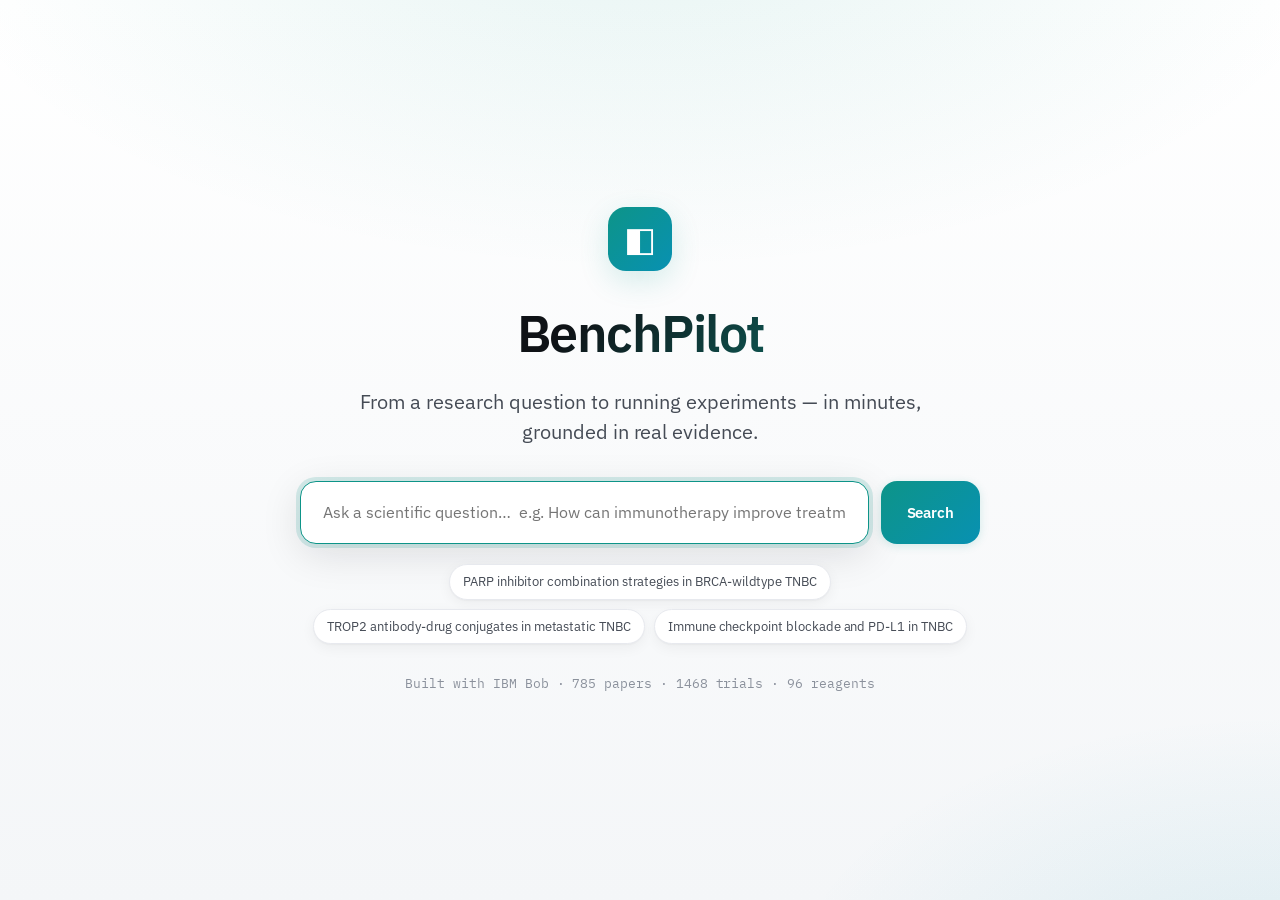
==== benchpilot/index.html @ f7478f47 "BenchPilot: add Knowledge Graph tab (link-prediction ML) + latest UI" ====
<!DOCTYPE html>
<html lang="en">
<head>
<meta charset="utf-8" />
<meta name="viewport" content="width=device-width, initial-scale=1" />
<title>BenchPilot — TNBC bench-to-decision</title>
<link rel="preconnect" href="https://fonts.googleapis.com">
<link rel="preconnect" href="https://fonts.gstatic.com" crossorigin>
<link href="https://fonts.googleapis.com/css2?family=IBM+Plex+Mono:wght@400;500&family=IBM+Plex+Sans:wght@300;400;500;600&display=swap" rel="stylesheet">
<link rel="stylesheet" href="styles.css" />
</head>
<body>
<!-- Landing / search hero -->
<section id="landing">
  <div class="landing-inner">
    <div class="landing-logo">◧</div>
    <h1 class="landing-name">BenchPilot</h1>
    <p class="landing-vp">From a research question to running experiments — in minutes, grounded in real evidence.</p>
    <div class="landing-search">
      <input id="landingQ" type="text" placeholder="Ask a scientific question…  e.g. How can immunotherapy improve treatment response in TNBC?" autocomplete="off" />
      <button id="landingBtn" class="primary">Search</button>
    </div>
    <div class="landing-examples" id="landingExamples"></div>
    <div class="landing-foot" id="landingFoot">Built with IBM Bob</div>
  </div>
</section>

<header class="topbar">
  <div class="brand">
    <span class="logo">◧</span>
    <span class="name">BenchPilot</span>
    <span class="sub">triple&#8209;negative breast cancer · bench&#8209;to&#8209;decision</span>
  </div>
  <div class="meta">
    <span id="kbStats" class="kb"></span>
    <span id="engineBadge" class="badge">…</span>
  </div>
</header>

<div class="app">
  <nav class="sidebar">
    <div class="navgroup-label">Workflow</div>
    <button class="navitem active" data-view="discover"><span class="step">01</span> Discover</button>
    <button class="navitem" data-view="design"><span class="step">02</span> Design</button>
    <button class="navitem" data-view="protocol"><span class="step">03</span> Protocol</button>
    <div class="navsep"></div>
    <div class="navgroup-label">Lab</div>
    <button class="navitem" data-view="inventory"><span class="step">◇</span> Reagent stock</button>
    <button class="navitem" data-view="graph"><span class="step">⬡</span> Knowledge graph</button>
    <div class="navsep"></div>
    <div class="navgroup-label">Team</div>
    <button class="navitem" data-view="projects"><span class="step">▤</span> Projects</button>
    <button class="navitem" data-view="team"><span class="step">◍</span> Team &amp; tasks</button>
    <div class="sidefoot">Built with IBM Bob</div>
  </nav>

  <main class="content">
    <!-- 01 DISCOVER -->
    <section id="view-discover" class="view active">
      <h1>Ask a scientific question</h1>
      <p class="lede">Search 785 TNBC papers and 1,468 trials, surface the real molecular targets, and carry them into an experiment.</p>
      <div class="askbar">
        <input id="q" type="text" placeholder="e.g. PARP inhibitor combination strategies in BRCA-wildtype TNBC" autocomplete="off"/>
        <button id="askBtn" class="primary">Search</button>
      </div>
      <div class="examples" id="examples"></div>
      <div class="try-hint">Try asking: <span id="demoQ">How can we help more triple-negative breast cancer patients respond to treatment?</span></div>
      <div id="discoverResults"></div>
    </section>

    <!-- 02 DESIGN -->
    <section id="view-design" class="view">
      <h1>Hypotheses &amp; experiment plan</h1>
      <p class="lede">Pick a target, choose from competing hypotheses, then get a work-package plan with a timeline of experiments to answer it.</p>
      <div id="designBody" class="muted-block">Pick a target on the <a href="#" data-goto="discover">Discover</a> tab to generate hypotheses.</div>
    </section>

    <!-- 03 PROTOCOL -->
    <section id="view-protocol" class="view">
      <h1>Draft protocol &amp; check stock</h1>
      <div class="askbar">
        <input id="protoInput" type="text" placeholder="Describe the experiment (e.g. PARP inhibitor viability assay in BRCA-wildtype TNBC)"/>
        <button id="protoBtn" class="primary">Generate</button>
      </div>
      <div id="protocolBody"></div>
    </section>

    <!-- INVENTORY -->
    <section id="view-inventory" class="view">
      <div class="inv-head">
        <h1>Reagent stock</h1>
        <button id="addBtn" class="ghost">+ Catalogue item</button>
      </div>
      <div class="inv-controls">
        <input id="invSearch" type="text" placeholder="Search name, vendor, catalog #, CAS…"/>
        <div class="chips" id="catChips"></div>
      </div>
      <div id="invSummary" class="inv-summary"></div>
      <div class="table-wrap">
        <table id="invTable">
          <thead><tr>
            <th></th><th>ID</th><th>Name</th><th>Category</th><th>Stock</th><th>Conc.</th><th>Vendor</th><th>Catalog #</th><th>Location</th>
          </tr></thead>
          <tbody id="invBody"></tbody>
        </table>
      </div>
    </section>

    <!-- KNOWLEDGE GRAPH -->
    <section id="view-graph" class="view">
      <h1>Knowledge graph</h1>
      <p class="lede">A co-mention network of genes, drugs and TNBC subtypes across 785 papers + 1,468 trials. A link-prediction ML model surfaces under-studied but structurally-supported connections worth exploring next.</p>
      <div class="graph-wrap">
        <div class="graph-canvas-wrap"><canvas id="graphCanvas"></canvas><div id="graphTip" class="graph-tip"></div>
          <div class="graph-legend"><span><i style="background:#0d9488"></i>gene / target</span><span><i style="background:#3b82f6"></i>drug</span><span><i style="background:#8b5cf6"></i>subtype</span></div>
        </div>
        <div class="graph-side">
          <div id="graphModel"></div>
          <div id="graphPreds"></div>
          <div id="graphEmerging"></div>
          <div id="graphNode" class="gnode-empty">Hover or click a node to inspect it.</div>
        </div>
      </div>
    </section>

    <!-- PROJECTS -->
    <section id="view-projects" class="view">
      <div class="inv-head">
        <h1>Projects &amp; research map</h1>
        <button id="newProjBtn" class="ghost">+ New project</button>
      </div>
      <p class="lede">Track each project from question to result. The AI stand-up reads the live board — statuses, reagent-readiness, workload — and tells the team what to do next.</p>
      <div id="projectPicker" class="proj-picker"></div>
      <div id="projectBody"></div>
    </section>

    <!-- TEAM -->
    <section id="view-team" class="view">
      <div class="inv-head">
        <h1>Team &amp; tasks</h1>
        <div style="display:flex;gap:10px">
          <button id="newTaskBtn" class="ghost">+ New task</button>
          <button id="suggestBtn" class="primary">✦ Suggest assignments</button>
        </div>
      </div>
      <p class="lede">Assign experiments to the lab, co-work across projects, and let the AI flag duplicated effort and reagent blockers.</p>
      <div id="rosterBody" class="roster"></div>
      <div id="dupBody"></div>
      <div class="section-label">All tasks</div>
      <div class="table-wrap">
        <table id="taskTable"><thead><tr>
          <th>ID</th><th>Task</th><th>Project</th><th>Target</th><th>Assignee</th><th>Status</th><th>Priority</th><th>Due</th>
        </tr></thead><tbody id="taskBody"></tbody></table>
      </div>
    </section>
  </main>
</div>

<!-- detail drawer -->
<div id="scrim" class="scrim"></div>
<aside id="drawer" class="drawer"></aside>

<!-- add-item modal -->
<div id="modal" class="modal"><div class="modal-card" id="modalCard"></div></div>

<script src="static-backend.js"></script>
<script src="app.js"></script>
</body>
</html>
---- benchpilot/styles.css ----
:root{
  --bg:#f5f6f8; --panel:#ffffff; --ink:#0f1216; --ink-soft:#454b55; --muted:#8b919c;
  --line:#e7e9ee; --line-soft:#f0f1f4;
  --accent:#0d9488; --accent-2:#0891b2; --accent-ink:#0b7d72;
  --accent-soft:#e9f6f4; --ring:rgba(13,148,136,.16);
  --grad:linear-gradient(135deg,#0d9488 0%,#0891b2 100%);
  --sidebar:#0c0f14; --sidebar-2:#11151c; --sidebar-ink:#c7cdd8; --sidebar-muted:#69707d;
  --ok:#12a150; --low:#d08700; --miss:#e0524a; --exp:#8b6cf0;
  --ok-soft:#e7f6ee; --low-soft:#fdf3e2; --miss-soft:#fdeeed; --exp-soft:#f1ecfe;
  --radius:14px; --radius-sm:10px;
  --shadow:0 1px 2px rgba(15,18,22,.04), 0 4px 14px rgba(15,18,22,.05);
  --shadow-lg:0 10px 40px rgba(15,18,22,.12);
}
*{box-sizing:border-box}
html,body{margin:0;height:100%}
body{background:var(--bg);color:var(--ink);
  font-family:"IBM Plex Sans",system-ui,-apple-system,sans-serif;font-weight:400;
  -webkit-font-smoothing:antialiased;font-size:14.5px;line-height:1.55;letter-spacing:-.05px}
a{color:var(--accent-ink);text-decoration:none}
a:hover{text-decoration:underline}
code,.mono,.mono-cell,.kb{font-family:"IBM Plex Mono",ui-monospace,monospace}
::selection{background:var(--accent-soft)}
::-webkit-scrollbar{width:10px;height:10px}
::-webkit-scrollbar-thumb{background:#d4d7dd;border-radius:99px;border:3px solid var(--bg)}

/* top bar */
.topbar{display:flex;align-items:center;justify-content:space-between;
  padding:0 24px;height:60px;border-bottom:1px solid var(--line);
  background:rgba(255,255,255,.78);backdrop-filter:saturate(1.6) blur(10px);
  position:sticky;top:0;z-index:30}
.brand{display:flex;align-items:center;gap:11px}
.brand .logo{width:26px;height:26px;border-radius:8px;background:var(--grad);color:#fff;
  display:inline-flex;align-items:center;justify-content:center;font-size:14px;
  box-shadow:0 2px 8px var(--ring)}
.brand .name{font-weight:600;letter-spacing:-.2px;font-size:16px}
.brand .sub{color:var(--muted);font-size:12.5px;padding-left:4px;border-left:1px solid var(--line);margin-left:2px}
.meta{display:flex;align-items:center;gap:14px}
.kb{color:var(--ink-soft);font-size:12px}
.badge{font-size:11px;font-weight:600;padding:4px 11px;border-radius:999px;
  background:var(--accent-soft);color:var(--accent-ink);letter-spacing:.2px;
  display:inline-flex;align-items:center;gap:6px}
.badge::before{content:"";width:6px;height:6px;border-radius:50%;background:var(--accent);box-shadow:0 0 0 3px var(--ring)}
.badge.offline{background:#eef0f3;color:var(--muted)}
.badge.offline::before{background:var(--muted);box-shadow:none}

/* layout */
.app{display:grid;grid-template-columns:224px 1fr;min-height:calc(100vh - 60px)}
.sidebar{background:var(--sidebar);padding:20px 14px;display:flex;flex-direction:column;gap:3px;
  position:sticky;top:60px;height:calc(100vh - 60px)}
.navgroup-label{font-size:10px;text-transform:uppercase;letter-spacing:1.4px;color:var(--sidebar-muted);
  margin:14px 10px 7px;font-weight:600}
.navgroup-label:first-child{margin-top:2px}
.navitem{display:flex;align-items:center;gap:11px;width:100%;text-align:left;background:none;border:none;
  padding:9px 11px;border-radius:9px;color:var(--sidebar-ink);cursor:pointer;font:inherit;font-size:13.5px;
  transition:background .14s,color .14s}
.navitem:hover{background:var(--sidebar-2);color:#fff}
.navitem.active{background:linear-gradient(135deg,rgba(13,148,136,.22),rgba(8,145,178,.18));color:#7fe9dc;font-weight:500;
  box-shadow:inset 2px 0 0 var(--accent)}
.navitem .step{font-family:"IBM Plex Mono",monospace;font-size:11px;color:var(--sidebar-muted);width:16px;text-align:center}
.navitem:hover .step,.navitem.active .step{color:inherit}
.navsep{height:1px;background:rgba(255,255,255,.07);margin:12px 10px}
.sidefoot{margin-top:auto;font-size:11px;color:var(--sidebar-muted);padding:10px;display:flex;align-items:center;gap:7px}
.sidefoot::before{content:"◧";color:var(--accent)}

/* content */
.content{padding:38px 44px;max-width:1120px}
.view{display:none;animation:fade .28s cubic-bezier(.4,0,.2,1)}
.view.active{display:block}
@keyframes fade{from{opacity:0;transform:translateY(6px)}to{opacity:1;transform:none}}
h1{font-weight:600;font-size:24px;letter-spacing:-.5px;margin:0 0 7px}
.lede{color:var(--ink-soft);margin:0 0 24px;max-width:660px;font-size:14.5px}
.muted-block{color:var(--muted);padding:28px;border:1px dashed var(--line);border-radius:var(--radius);background:var(--panel)}
.section-label{font-size:11.5px;text-transform:uppercase;letter-spacing:1px;color:var(--muted);font-weight:600;margin:28px 0 13px}

/* ask bar */
.askbar{display:flex;gap:10px;margin-bottom:14px}
.askbar input{flex:1;padding:13px 16px;border:1px solid var(--line);border-radius:12px;background:var(--panel);
  font:inherit;font-size:14.5px;color:var(--ink);outline:none;box-shadow:var(--shadow);transition:border-color .15s,box-shadow .15s}
.askbar input:focus{border-color:var(--accent);box-shadow:0 0 0 4px var(--ring)}
button.primary{background:var(--grad);color:#fff;border:none;padding:0 20px;height:44px;border-radius:12px;
  font:inherit;font-weight:600;font-size:14px;cursor:pointer;box-shadow:0 2px 10px var(--ring);
  transition:transform .12s,box-shadow .15s;letter-spacing:-.1px}
button.primary:hover{transform:translateY(-1px);box-shadow:0 6px 18px var(--ring)}
button.primary:active{transform:translateY(0)}
button.primary:disabled{opacity:.6;cursor:default;transform:none}
button.ghost{background:var(--panel);border:1px solid var(--line);color:var(--ink);padding:0 16px;height:40px;
  border-radius:10px;font:inherit;font-weight:500;cursor:pointer;transition:border-color .15s,color .15s,box-shadow .15s}
button.ghost:hover{border-color:var(--accent);color:var(--accent-ink);box-shadow:0 0 0 4px var(--ring)}
.examples{display:flex;flex-wrap:wrap;gap:8px;margin-bottom:26px}
.ex{font-size:12.5px;color:var(--ink-soft);background:var(--panel);border:1px solid var(--line);
  padding:7px 13px;border-radius:999px;cursor:pointer;box-shadow:var(--shadow);transition:.15s}
.ex:hover{border-color:var(--accent);color:var(--accent-ink);transform:translateY(-1px)}

/* cards */
.card{background:var(--panel);border:1px solid var(--line);border-radius:var(--radius);
  padding:20px 22px;margin-bottom:16px;box-shadow:var(--shadow)}
.card h3{margin:0 0 9px;font-size:11px;text-transform:uppercase;letter-spacing:1px;color:var(--muted);font-weight:600}
.synthesis{font-size:15px;line-height:1.7;color:var(--ink)}

/* targets */
.targets{display:grid;grid-template-columns:repeat(auto-fill,minmax(272px,1fr));gap:14px}
.target{border:1px solid var(--line);border-radius:var(--radius);padding:16px 17px;background:var(--panel);
  display:flex;flex-direction:column;gap:9px;box-shadow:var(--shadow);transition:transform .14s,border-color .14s,box-shadow .14s}
.target:hover{border-color:var(--accent);transform:translateY(-2px);box-shadow:var(--shadow-lg)}
.target .tname{font-weight:600;font-size:15px;letter-spacing:-.2px}
.target .ttype{font-size:12px;color:var(--muted)}
.target .counts{display:flex;gap:16px;font-size:12.5px;color:var(--ink-soft)}
.target .counts b{color:var(--accent-ink);font-weight:600}
.target button{align-self:flex-start;margin-top:2px;font-size:12.5px;background:none;border:none;
  color:var(--accent-ink);cursor:pointer;padding:0;font-weight:600}
.target button:hover{gap:6px;text-decoration:underline}

/* evidence */
.evidence{display:grid;grid-template-columns:1fr 1fr;gap:18px}
.evcol h4{font-size:11.5px;text-transform:uppercase;letter-spacing:1px;color:var(--muted);margin:0 0 11px}
.ev{border:1px solid var(--line);border-radius:var(--radius-sm);padding:11px 13px;margin-bottom:9px;background:var(--panel);
  box-shadow:var(--shadow);transition:.14s}
.ev:hover{border-color:#d7dae1}
.ev .evtitle{font-size:13.5px;line-height:1.45;margin-bottom:5px}
.ev .evmeta{font-size:11.5px;color:var(--muted);display:flex;gap:10px;flex-wrap:wrap;align-items:center}
.pill{font-size:10.5px;padding:2px 8px;border-radius:999px;background:var(--line-soft);color:var(--ink-soft);font-family:"IBM Plex Mono",monospace}

/* design */
.chips{display:flex;flex-wrap:wrap;gap:7px}
.chip{font-size:12.5px;background:var(--accent-soft);color:var(--accent-ink);padding:5px 12px;border-radius:999px;font-weight:500}
.chip.n{background:var(--line-soft);color:var(--ink-soft)}
.kv{display:grid;grid-template-columns:150px 1fr;gap:9px 18px;font-size:14px}
.kv .k{color:var(--muted)}
ul.clean{margin:6px 0 0;padding-left:18px}
ul.clean li{margin:4px 0}

/* protocol + tables */
ol.steps{margin:6px 0 0;padding-left:20px}
ol.steps li{margin:6px 0;color:var(--ink-soft)}
table{width:100%;border-collapse:collapse;font-size:13.5px}
thead th{text-align:left;font-weight:600;color:var(--muted);font-size:11px;text-transform:uppercase;letter-spacing:.6px;
  padding:11px 14px;border-bottom:1px solid var(--line);background:#fafbfc}
tbody td{padding:11px 14px;border-bottom:1px solid var(--line-soft);vertical-align:middle}
tbody tr:last-child td{border-bottom:none}
tbody tr{transition:background .12s}
tbody tr:hover{background:#fafbfc}
.status{display:inline-flex;align-items:center;gap:7px;font-size:12.5px;font-weight:600}
.dot{width:8px;height:8px;border-radius:50%}
.s-AVAILABLE{color:var(--ok)} .s-AVAILABLE .dot{background:var(--ok)}
.s-LOW{color:var(--low)} .s-LOW .dot{background:var(--low)}
.s-MISSING{color:var(--miss)} .s-MISSING .dot{background:var(--miss)}
.s-EXPIRED{color:var(--exp)} .s-EXPIRED .dot{background:var(--exp)}
.order{background:var(--miss-soft);border:1px solid #f7d4d1;border-radius:var(--radius);padding:18px 20px;margin-top:10px}
.order.ok{background:var(--ok-soft);border-color:#c7ecd5}
.order .oitem{display:flex;justify-content:space-between;align-items:center;gap:10px;padding:9px 0;border-bottom:1px solid rgba(224,82,74,.14);font-size:13.5px}
.order .oitem:last-child{border:none}
.spinup-cta{display:flex;align-items:center;justify-content:space-between;gap:18px;margin-top:24px;padding:20px 22px;
  border-radius:var(--radius);background:linear-gradient(135deg,#0c0f14,#141b24);color:#fff;box-shadow:var(--shadow-lg)}
.spinup-cta .sct-title{font-weight:600;font-size:15px}
.spinup-cta .sct-sub{color:#9aa3b2;font-size:13px;margin-top:3px;max-width:520px}
.spinup-cta button.primary{height:46px;white-space:nowrap}

/* inventory */
.inv-head{display:flex;align-items:center;justify-content:space-between;gap:16px}
.inv-controls{display:flex;gap:14px;align-items:center;margin:16px 0 12px}
.inv-controls input{flex:1;padding:11px 15px;border:1px solid var(--line);border-radius:12px;font:inherit;outline:none;box-shadow:var(--shadow);transition:.15s}
.inv-controls input:focus{border-color:var(--accent);box-shadow:0 0 0 4px var(--ring)}
.catchip{font-size:12.5px;padding:7px 13px;border-radius:999px;border:1px solid var(--line);background:var(--panel);color:var(--ink-soft);cursor:pointer;transition:.14s}
.catchip:hover{border-color:#d3d6dd}
.catchip.active{background:var(--ink);color:#fff;border-color:var(--ink)}
.inv-summary{display:flex;gap:22px;font-size:12.5px;color:var(--ink-soft);margin-bottom:10px}
.inv-summary b{color:var(--ink);font-weight:600}
.table-wrap{border:1px solid var(--line);border-radius:var(--radius);overflow:hidden;background:var(--panel);box-shadow:var(--shadow)}
#invTable tbody td:first-child{width:26px;text-align:center}
#invTable tbody tr,#taskTable tbody tr{cursor:default}
#invTable tbody tr{cursor:pointer}
.mono-cell{font-size:12.5px;color:var(--ink-soft)}
.cat-tag{font-size:10.5px;padding:3px 9px;border-radius:6px;background:var(--line-soft);color:var(--ink-soft);text-transform:capitalize}
.empty{color:var(--muted);padding:22px}

/* drawer */
.scrim{position:fixed;inset:0;background:rgba(12,15,20,.34);opacity:0;pointer-events:none;transition:opacity .22s;z-index:40}
.scrim.show{opacity:1;pointer-events:auto}
.drawer{position:fixed;top:0;right:0;height:100%;width:420px;max-width:92vw;background:var(--panel);
  box-shadow:var(--shadow-lg);transform:translateX(100%);transition:transform .26s cubic-bezier(.4,0,.2,1);
  z-index:50;overflow-y:auto;padding:26px}
.drawer.show{transform:none}
.drawer h2{font-size:19px;margin:0 30px 3px 0;letter-spacing:-.3px}
.drawer .dsub{color:var(--muted);font-size:13px;margin-bottom:20px;display:flex;align-items:center;gap:8px}
.drawer .drow{display:grid;grid-template-columns:130px 1fr;gap:5px 14px;padding:10px 0;border-bottom:1px solid var(--line-soft);font-size:13.5px}
.drawer .drow .dk{color:var(--muted)}
.drawer .close{position:absolute;top:20px;right:20px;background:var(--line-soft);border:none;width:30px;height:30px;
  border-radius:8px;font-size:18px;color:var(--muted);cursor:pointer;line-height:1}
.drawer .close:hover{background:#e6e8ec;color:var(--ink)}
.drawer .danger{margin-top:22px;background:var(--miss-soft);border:1px solid #f3cfcc;color:var(--miss);padding:9px 15px;border-radius:9px;cursor:pointer;font:inherit;font-weight:500}
.drawer .danger:hover{background:#fbe2e0}

/* modal */
.modal{position:fixed;inset:0;background:rgba(12,15,20,.42);display:none;align-items:center;justify-content:center;z-index:60;backdrop-filter:blur(3px)}
.modal.show{display:flex;animation:fade .18s}
.modal-card{background:var(--panel);border-radius:18px;padding:28px;width:600px;max-width:94vw;max-height:90vh;overflow:auto;box-shadow:var(--shadow-lg)}
.modal-card h2{margin:0 0 18px;font-size:19px;letter-spacing:-.3px}
.formgrid{display:grid;grid-template-columns:1fr 1fr;gap:14px}
.formgrid label{font-size:12px;color:var(--muted);display:flex;flex-direction:column;gap:5px;font-weight:500}
.formgrid input,.formgrid select{padding:10px 12px;border:1px solid var(--line);border-radius:9px;font:inherit;font-size:14px;color:var(--ink);outline:none;transition:.15s}
.formgrid input:focus,.formgrid select:focus{border-color:var(--accent);box-shadow:0 0 0 4px var(--ring)}
.formgrid .full{grid-column:1/3}
.modal-actions{display:flex;justify-content:flex-end;gap:10px;margin-top:22px}
.spinner{display:inline-block;width:15px;height:15px;border:2px solid var(--accent-soft);border-top-color:var(--accent);border-radius:50%;animation:spin .7s linear infinite;vertical-align:-2px;margin-right:6px}
@keyframes spin{to{transform:rotate(360deg)}}

/* projects & team */
.proj-picker{display:grid;grid-template-columns:repeat(auto-fill,minmax(260px,1fr));gap:14px;margin-bottom:24px}
.proj-card{border:1px solid var(--line);border-radius:var(--radius);padding:17px;background:var(--panel);cursor:pointer;box-shadow:var(--shadow);transition:transform .14s,border-color .14s,box-shadow .14s}
.proj-card:hover{border-color:var(--accent);transform:translateY(-2px);box-shadow:var(--shadow-lg)}
.proj-card.active{border-color:var(--accent);box-shadow:0 0 0 3px var(--ring),var(--shadow)}
.proj-card .pname{font-weight:600;font-size:14.5px;margin-bottom:5px;letter-spacing:-.2px}
.proj-card .pgoal{font-size:12.5px;color:var(--muted);line-height:1.45;margin-bottom:12px;min-height:34px}
.progress{height:7px;background:var(--line-soft);border-radius:99px;overflow:hidden}
.progress>span{display:block;height:100%;background:var(--grad);border-radius:99px;transition:width .4s}
.proj-card .pmeta{display:flex;justify-content:space-between;font-size:11.5px;color:var(--ink-soft);margin-top:9px}

.pipeline{display:flex;gap:10px;margin:4px 0 24px}
.stage{flex:1;border:1px solid var(--line);border-radius:12px;padding:12px;background:var(--panel);text-align:center;box-shadow:var(--shadow);position:relative}
.stage .sn{font-size:10px;text-transform:uppercase;letter-spacing:.7px;color:var(--muted);font-weight:600}
.stage .sc{font-size:22px;font-weight:600;margin-top:3px;letter-spacing:-.5px}

.standup{background:linear-gradient(135deg,#0c0f14 0%,#132029 100%);color:#fff;border-radius:var(--radius);padding:22px 24px;margin-bottom:22px;box-shadow:var(--shadow-lg);position:relative;overflow:hidden}
.standup::after{content:"";position:absolute;top:-40px;right:-40px;width:160px;height:160px;background:radial-gradient(circle,rgba(13,148,136,.35),transparent 70%)}
.standup h3{margin:0 0 10px;font-size:11px;text-transform:uppercase;letter-spacing:1.2px;color:#5fe6d6;font-weight:600;position:relative}
.standup .snarr{font-size:15px;line-height:1.65;position:relative;color:#eef2f6}
.standup .schips{display:flex;gap:18px;margin-top:14px;flex-wrap:wrap;font-size:12.5px;color:#c7cdd8;position:relative}
.standup .flag{margin-top:12px;font-size:13px;color:#dfe4ea;position:relative}
.standup .flag b{color:#ff9d94}
.standup .flag.dup b{color:#b7a2ff}

.board{display:grid;grid-template-columns:repeat(4,1fr);gap:14px}
.col{background:#eef0f3;border-radius:var(--radius);padding:11px;min-height:130px}
.col h4{margin:3px 5px 11px;font-size:11px;text-transform:uppercase;letter-spacing:.6px;color:var(--ink-soft);font-weight:600;display:flex;justify-content:space-between}
.col h4 span{color:var(--muted)}
.taskcard{background:var(--panel);border:1px solid var(--line);border-radius:11px;padding:12px;margin-bottom:9px;box-shadow:var(--shadow);transition:transform .12s,box-shadow .12s}
.taskcard:hover{transform:translateY(-1px);box-shadow:var(--shadow-lg)}
.taskcard .tt{font-size:13px;line-height:1.4;margin-bottom:9px;font-weight:500}
.taskcard .trow{display:flex;align-items:center;justify-content:space-between;gap:6px}
.avatar{width:24px;height:24px;border-radius:50%;background:var(--grad);color:#fff;font-size:10px;font-weight:600;
  display:inline-flex;align-items:center;justify-content:center;font-family:"IBM Plex Mono",monospace;box-shadow:0 1px 4px var(--ring)}
.avatar.none{background:var(--line-soft);color:var(--muted);box-shadow:none}
.prio{font-size:10px;padding:2px 8px;border-radius:99px;font-weight:600;text-transform:uppercase;letter-spacing:.3px}
.prio.high{background:var(--miss-soft);color:var(--miss)} .prio.medium{background:var(--low-soft);color:var(--low)} .prio.low{background:var(--line-soft);color:var(--muted)}
.ready{font-size:10.5px;padding:2px 8px;border-radius:99px;background:var(--ok-soft);color:var(--ok);font-weight:500}
.ready.block{background:var(--miss-soft);color:var(--miss)}

.roster{display:grid;grid-template-columns:repeat(auto-fill,minmax(230px,1fr));gap:13px;margin-bottom:10px}
.mcard{border:1px solid var(--line);border-radius:var(--radius);padding:14px 15px;background:var(--panel);display:flex;gap:12px;align-items:center;box-shadow:var(--shadow)}
.mcard .avatar{width:38px;height:38px;font-size:13px}
.mcard .mname{font-weight:600;font-size:13.5px}
.mcard .mrole{font-size:11.5px;color:var(--muted)}
.mcard .mload{font-size:11.5px;color:var(--ink-soft);margin-top:3px}
.mcard .mload .b{color:var(--miss);font-weight:600}
.dup-warn{background:var(--exp-soft);border:1px solid #e0d6fb;border-radius:12px;padding:13px 16px;margin:14px 0;font-size:13px}
.dup-warn b{color:var(--exp)}
select.mini{font:inherit;font-size:12.5px;padding:5px 8px;border:1px solid var(--line);border-radius:8px;background:var(--panel);color:var(--ink);cursor:pointer;transition:.15s}
select.mini:hover{border-color:#d3d6dd}
select.mini:focus{border-color:var(--accent);box-shadow:0 0 0 3px var(--ring);outline:none}

/* project header + edit */
.proj-header{display:flex;align-items:flex-start;justify-content:space-between;gap:18px;
  background:var(--panel);border:1px solid var(--line);border-radius:var(--radius);padding:18px 20px;margin-bottom:16px;box-shadow:var(--shadow)}
.ph-name{font-weight:600;font-size:17px;letter-spacing:-.3px}
.ph-goal{color:var(--ink-soft);font-size:13px;margin:3px 0 10px;max-width:640px}
.ph-team{display:flex;gap:5px;flex-wrap:wrap}
.ph-team .avatar{width:26px;height:26px;font-size:10px}

/* drag & drop */
.taskcard[draggable]{cursor:grab}
.taskcard.dragging{opacity:.45;transform:rotate(1.5deg)}
.col.dragover{outline:2px dashed var(--accent);outline-offset:-3px;background:var(--accent-soft)}

/* project editor */
.pe-sec{font-size:11.5px;text-transform:uppercase;letter-spacing:.8px;color:var(--muted);font-weight:600;
  margin:20px 0 10px;display:flex;align-items:center;gap:12px}
.mchecks{display:grid;grid-template-columns:1fr 1fr;gap:7px 14px;margin-bottom:4px}
.mcheck{display:flex;align-items:center;gap:8px;font-size:13px;color:var(--ink);cursor:pointer;padding:5px 7px;border-radius:8px}
.mcheck:hover{background:var(--line-soft)}
.mcheck input{width:15px;height:15px;accent-color:var(--accent)}
.mcheck .avatar{width:22px;height:22px;font-size:9px}
.te-row{border:1px solid var(--line);border-radius:10px;padding:9px 10px;margin-bottom:8px;background:#fafbfc}
.te-title{width:100%;border:none;background:none;font:inherit;font-size:13.5px;font-weight:500;outline:none;margin-bottom:7px;color:var(--ink)}
.te-title::placeholder{color:var(--muted)}
.te-ctrls{display:flex;gap:7px;align-items:center;flex-wrap:wrap}
.te-ctrls .te-due{width:96px}
.te-del{margin-left:auto;background:none;border:none;color:var(--muted);cursor:pointer;font-size:14px;padding:2px 6px;border-radius:6px}
.te-del:hover{background:var(--miss-soft);color:var(--miss)}

/* hypotheses */
.hyp-head{margin-bottom:14px}
.hh-target{font-size:17px;font-weight:600;letter-spacing:-.3px}
.hh-sub{font-size:12.5px;color:var(--muted);margin-top:2px}
.hyps{display:grid;gap:14px}
.hyp{border:1px solid var(--line);border-radius:var(--radius);background:var(--panel);padding:18px 20px;box-shadow:var(--shadow);transition:border-color .14s,box-shadow .14s}
.hyp:hover{border-color:#d3d6dd;box-shadow:var(--shadow-lg)}
.hyp-top{display:flex;align-items:center;gap:10px;margin-bottom:9px}
.hid{font-family:"IBM Plex Mono",monospace;font-size:11px;font-weight:600;color:#fff;background:var(--grad);padding:2px 9px;border-radius:6px}
.conf{font-size:10.5px;font-weight:600;text-transform:uppercase;letter-spacing:.4px;padding:2px 9px;border-radius:999px}
.conf-high{background:var(--ok-soft);color:var(--ok)} .conf-medium{background:var(--low-soft);color:var(--low)} .conf-low{background:var(--line-soft);color:var(--muted)}
.hstate{font-size:15.5px;line-height:1.55;font-weight:500;letter-spacing:-.1px;margin-bottom:14px}
.hgrid{display:grid;grid-template-columns:1fr 1fr;gap:11px 20px;margin-bottom:12px}
.hgrid>div{font-size:13px;line-height:1.5;color:var(--ink-soft)}
.hk{display:block;font-size:10px;text-transform:uppercase;letter-spacing:.7px;color:var(--muted);font-weight:600;margin-bottom:2px}
.hrat{font-size:12.5px;color:var(--muted);border-top:1px solid var(--line-soft);padding-top:11px;margin-bottom:14px}
.hbtn{height:40px}

/* plan + gantt */
.plan-head{display:flex;align-items:center;justify-content:space-between}
.gantt{border:1px solid var(--line);border-radius:var(--radius);background:var(--panel);padding:14px 16px;box-shadow:var(--shadow);margin-bottom:8px}
.gantt-ruler{display:flex;margin-left:230px;border-bottom:1px solid var(--line-soft);padding-bottom:5px;margin-bottom:8px}
.gantt-ruler span{font-size:10px;color:var(--muted);font-family:"IBM Plex Mono",monospace;text-align:left}
.gantt-row{display:flex;align-items:center;margin:6px 0}
.gantt-label{width:230px;flex-shrink:0;font-size:12.5px;padding-right:14px;line-height:1.3}
.gantt-label b{font-family:"IBM Plex Mono",monospace;color:var(--accent-ink);margin-right:5px}
.gantt-track{position:relative;flex:1;height:26px;background:var(--line-soft);border-radius:7px;overflow:hidden}
.gantt-bar{position:absolute;top:3px;height:20px;border-radius:6px;color:#fff;font-size:10.5px;display:flex;align-items:center;padding:0 8px;white-space:nowrap;overflow:hidden;box-shadow:0 1px 3px rgba(0,0,0,.12)}
.bar0{background:linear-gradient(135deg,#0d9488,#0aa2a2)} .bar1{background:linear-gradient(135deg,#0891b2,#3b82f6)}
.bar2{background:linear-gradient(135deg,#7c3aed,#a855f7)} .bar3{background:linear-gradient(135deg,#d97706,#f59e0b)}
.bar4{background:linear-gradient(135deg,#475569,#64748b)}
.wps{display:grid;grid-template-columns:repeat(auto-fill,minmax(300px,1fr));gap:13px}
.wp{border:1px solid var(--line);border-radius:var(--radius);background:var(--panel);padding:15px 16px;box-shadow:var(--shadow)}
.wp-top{display:flex;align-items:center;justify-content:space-between;margin-bottom:8px}
.wp-when{font-size:11px;color:var(--muted);font-family:"IBM Plex Mono",monospace}
.wp-title{font-weight:600;font-size:14px;margin-bottom:3px}
.wp-aim{font-size:12.5px;color:var(--ink-soft);line-height:1.45;margin-bottom:10px}
.wp-meta>div{font-size:12px;color:var(--ink-soft);margin-top:7px;line-height:1.4}

/* judge demo button */
.demo-btn{display:inline-flex;align-items:center;gap:8px;margin:0 0 24px;padding:11px 18px;border:none;border-radius:12px;
  background:linear-gradient(135deg,#0c0f14,#16212b);color:#fff;font:inherit;font-weight:600;font-size:13.5px;cursor:pointer;
  box-shadow:var(--shadow-lg);transition:transform .12s}
.demo-btn:hover{transform:translateY(-1px)}
.demo-btn::before{content:"";width:7px;height:7px;border-radius:50%;background:#5fe6d6;box-shadow:0 0 0 4px rgba(95,230,214,.25)}

/* plain-language hypothesis line */
.hplain{background:var(--accent-soft);color:var(--accent-ink);border-radius:9px;padding:9px 12px;font-size:13.5px;
  font-weight:500;margin-bottom:12px;line-height:1.45}

/* expandable evidence */
.ev-more{margin-top:8px;border-top:1px solid var(--line-soft);padding-top:7px}
.ev-more summary{cursor:pointer;font-size:12px;color:var(--accent-ink);font-weight:500;list-style:none;user-select:none}
.ev-more summary::-webkit-details-marker{display:none}
.ev-more summary::before{content:"▸ ";color:var(--muted)}
.ev-more[open] summary::before{content:"▾ "}
.ev-body{margin-top:8px;font-size:12.5px;line-height:1.55;color:var(--ink-soft);animation:fade .2s}
.ev-body>div{margin-top:6px}

/* pulse to draw attention to the spin-up CTA during demo */
.pulse{animation:pulse 1.4s ease-in-out 3}
@keyframes pulse{0%,100%{box-shadow:0 2px 10px var(--ring)}50%{box-shadow:0 0 0 8px var(--ring)}}

/* search suggestion string */
.try-hint{margin:0 0 24px;font-size:13px;color:var(--muted)}
.try-hint #demoQ{color:var(--accent-ink);cursor:pointer;border-bottom:1px dashed var(--accent);padding-bottom:1px}
.try-hint #demoQ:hover{color:var(--accent)}

/* task drawer detail */
.dsec{font-size:11px;text-transform:uppercase;letter-spacing:.8px;color:var(--muted);font-weight:600;margin:18px 0 8px;display:flex;align-items:center;gap:8px}
.tphotos{display:flex;flex-wrap:wrap;gap:10px}
.tphoto-img{width:150px;height:110px;object-fit:cover;border:1px solid var(--line);border-radius:9px;background:#04060a}
.tphoto{font-size:10.5px;color:var(--accent-ink);background:var(--accent-soft);padding:1px 6px;border-radius:99px}
.upl{display:inline-block;margin-top:12px;padding:9px 14px;border:1px dashed var(--accent);color:var(--accent-ink);border-radius:9px;cursor:pointer;font-size:13px;font-weight:500}
.upl:hover{background:var(--accent-soft)}

/* roadmap dropdown */
.roadmap-wrap{margin:6px 0 8px;border:1px solid var(--line);border-radius:var(--radius);background:var(--panel);padding:12px 16px;box-shadow:var(--shadow)}
.roadmap-wrap summary{cursor:pointer;font-size:12.5px;font-weight:600;color:var(--accent-ink);list-style:none}
.roadmap-wrap summary::-webkit-details-marker{display:none}

/* ===== Landing / search hero ===== */
#landing{position:fixed;inset:0;z-index:200;display:flex;align-items:center;justify-content:center;
  background:
    radial-gradient(1200px 600px at 50% -10%, rgba(13,148,136,.10), transparent 60%),
    radial-gradient(900px 500px at 100% 110%, rgba(8,145,178,.10), transparent 55%),
    linear-gradient(180deg,#ffffff, #f4f6f8);
  transition:opacity .45s ease, visibility .45s;}
#landing.hidden{opacity:0;visibility:hidden;pointer-events:none}
.landing-inner{width:100%;max-width:760px;padding:0 28px;text-align:center;animation:fade .6s ease}
.landing-logo{width:64px;height:64px;margin:0 auto 22px;border-radius:18px;background:var(--grad);color:#fff;
  display:flex;align-items:center;justify-content:center;font-size:34px;box-shadow:0 10px 30px var(--ring)}
.landing-name{font-size:52px;font-weight:600;letter-spacing:-1.5px;margin:0 0 14px;
  background:linear-gradient(135deg,#0f1216 40%,#0d9488);-webkit-background-clip:text;background-clip:text;-webkit-text-fill-color:transparent}
.landing-vp{font-size:20px;line-height:1.5;color:var(--ink-soft);margin:0 auto 34px;max-width:620px}
.landing-search{display:flex;gap:12px;max-width:680px;margin:0 auto 20px}
.landing-search input{flex:1;padding:18px 22px;border:1px solid var(--line);border-radius:16px;background:#fff;
  font:inherit;font-size:16px;color:var(--ink);outline:none;box-shadow:var(--shadow-lg);transition:border-color .15s,box-shadow .15s}
.landing-search input:focus{border-color:var(--accent);box-shadow:0 0 0 4px var(--ring),var(--shadow-lg)}
.landing-search button.primary{height:auto;padding:0 26px;border-radius:16px;font-size:15px}
.landing-examples{display:flex;flex-wrap:wrap;gap:9px;justify-content:center;margin-bottom:30px}
.landing-examples .ex{background:#fff}
.landing-foot{font-size:12.5px;color:var(--muted);font-family:"IBM Plex Mono",monospace}
.brand{cursor:pointer}
@media (max-width:640px){.landing-name{font-size:40px}.landing-vp{font-size:17px}.landing-search{flex-direction:column}}

/* ===== Knowledge graph ===== */
.graph-wrap{display:grid;grid-template-columns:1fr 340px;gap:16px;align-items:start}
.graph-canvas-wrap{position:relative;background:var(--panel);border:1px solid var(--line);border-radius:var(--radius);box-shadow:var(--shadow);overflow:hidden}
#graphCanvas{display:block;width:100%}
.graph-tip{position:absolute;display:none;background:#0c0f14;color:#fff;font-size:12px;line-height:1.4;padding:7px 10px;border-radius:8px;pointer-events:none;z-index:5;box-shadow:var(--shadow-lg);max-width:220px}
.graph-tip b{color:#5fe6d6}
.graph-legend{position:absolute;bottom:10px;left:12px;display:flex;gap:14px;font-size:11.5px;color:var(--ink-soft);background:rgba(255,255,255,.8);backdrop-filter:blur(4px);padding:5px 10px;border-radius:99px;border:1px solid var(--line)}
.graph-legend i{display:inline-block;width:10px;height:10px;border-radius:50%;margin-right:5px;vertical-align:-1px}
.graph-side{display:flex;flex-direction:column;gap:14px}
.gcard{background:var(--panel);border:1px solid var(--line);border-radius:var(--radius);padding:15px 16px;box-shadow:var(--shadow)}
.gcard h3{margin:0 0 9px;font-size:13px;font-weight:600}
.gbadge{display:inline-block;background:var(--grad);color:#fff;font-size:12.5px;font-weight:500;padding:5px 12px;border-radius:999px}
.gbadge b{font-weight:700}
.gcard .gsub{font-size:12px;color:var(--muted);margin-top:9px;line-height:1.45}
.gstats{font-size:11.5px;color:var(--ink-soft);font-family:"IBM Plex Mono",monospace;margin-top:9px}
.gpred{border:1px solid var(--line);border-radius:10px;padding:10px 12px;margin-bottom:8px;background:var(--panel);box-shadow:var(--shadow);cursor:pointer;transition:border-color .14s}
.gpred:hover{border-color:var(--accent)}
.gpred-top{display:flex;justify-content:space-between;align-items:center;font-size:13px;font-weight:500}
.gpred-top .gx{color:var(--muted)}
.gscore{font-family:"IBM Plex Mono",monospace;color:var(--accent-ink);font-weight:600}
.gpred-bar{height:5px;background:var(--line-soft);border-radius:99px;margin:7px 0 5px;overflow:hidden}
.gpred-bar>span{display:block;height:100%;background:var(--grad)}
.gpred-why{font-size:11px;color:var(--muted)}
.gemerge{display:flex;flex-wrap:wrap;gap:7px}
.gtrend{font-size:12px;background:var(--panel);border:1px solid var(--line);border-radius:999px;padding:5px 11px;cursor:pointer}
.gtrend:hover{border-color:var(--accent)}
.gtrend b{color:var(--ok)}
.gnode-empty{color:var(--muted);font-size:13px;padding:16px;border:1px dashed var(--line);border-radius:var(--radius);background:var(--panel)}
.gchips{display:flex;flex-wrap:wrap;gap:7px}
.gchip{font-size:12px;background:var(--accent-soft);color:var(--accent-ink);border-radius:99px;padding:4px 10px;cursor:pointer}
.gchip:hover{background:#d6efec}
@media (max-width:900px){.graph-wrap{grid-template-columns:1fr}}
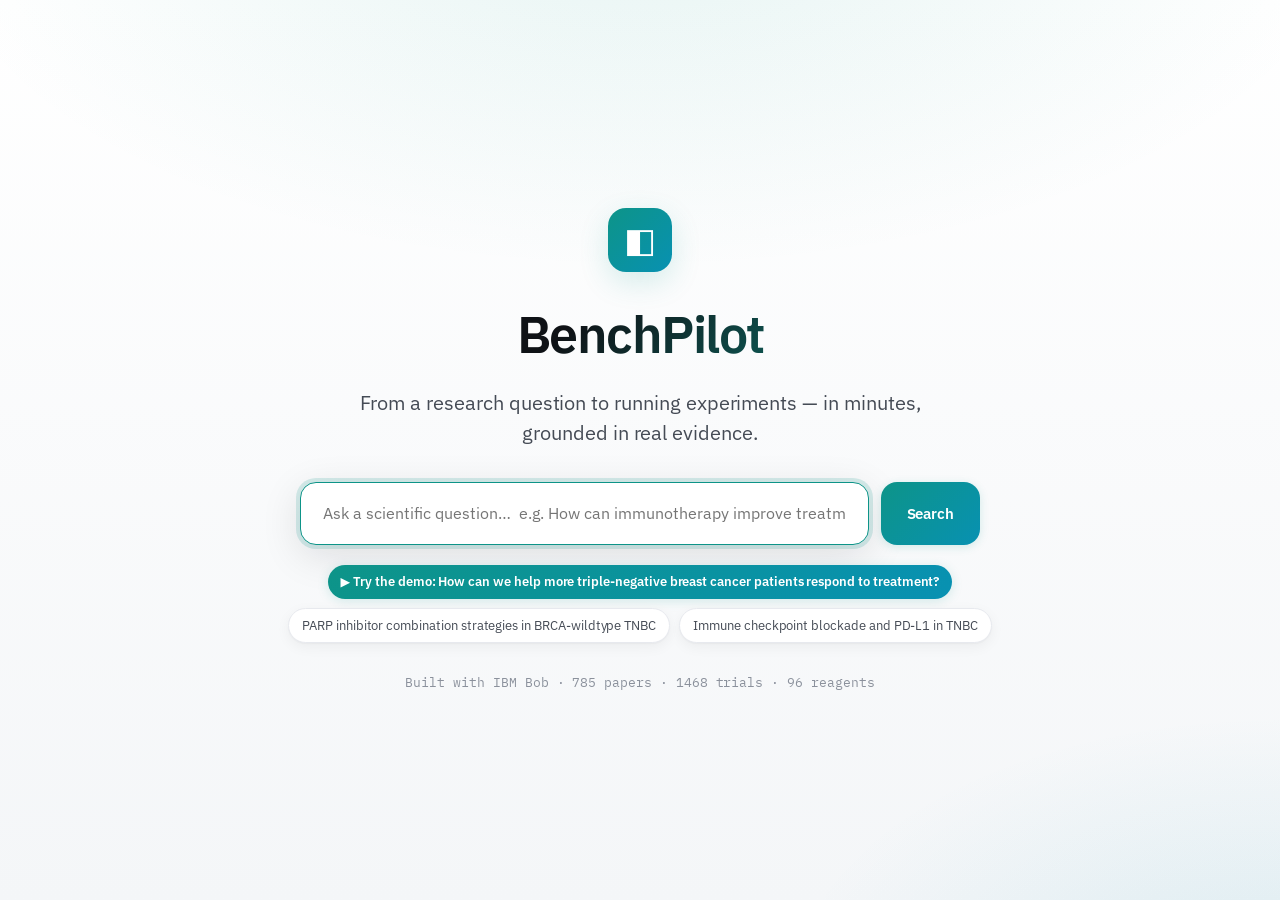
==== commit 53561ce8: "BenchPilot: add TNBC demo question as a landing option" ====
--- a/benchpilot/index.html
+++ b/benchpilot/index.html
@@ -7,7 +7,7 @@
 <link rel="preconnect" href="https://fonts.googleapis.com">
 <link rel="preconnect" href="https://fonts.gstatic.com" crossorigin>
 <link href="https://fonts.googleapis.com/css2?family=IBM+Plex+Mono:wght@400;500&family=IBM+Plex+Sans:wght@300;400;500;600&display=swap" rel="stylesheet">
-<link rel="stylesheet" href="styles.css" />
+<link rel="stylesheet" href="styles.css?v=8fb16094" />
 </head>
 <body>
 <!-- Landing / search hero -->
@@ -44,9 +44,12 @@
     <button class="navitem" data-view="design"><span class="step">02</span> Design</button>
     <button class="navitem" data-view="protocol"><span class="step">03</span> Protocol</button>
     <div class="navsep"></div>
+    <div class="navgroup-label">Evidence</div>
+    <button class="navitem" data-view="corpus"><span class="step">≣</span> Papers &amp; trials</button>
+    <button class="navitem" data-view="graph"><span class="step">⬡</span> Knowledge graph</button>
+    <div class="navsep"></div>
     <div class="navgroup-label">Lab</div>
     <button class="navitem" data-view="inventory"><span class="step">◇</span> Reagent stock</button>
-    <button class="navitem" data-view="graph"><span class="step">⬡</span> Knowledge graph</button>
     <div class="navsep"></div>
     <div class="navgroup-label">Team</div>
     <button class="navitem" data-view="projects"><span class="step">▤</span> Projects</button>
@@ -106,6 +109,19 @@
       </div>
     </section>
 
+    <!-- PAPERS & TRIALS -->
+    <section id="view-corpus" class="view">
+      <h1>Papers &amp; trials</h1>
+      <p class="lede">Browse the full evidence base — 785 TNBC papers and 1,468 clinical trials — search and open any one.</p>
+      <div class="corpus-head">
+        <div class="seg" id="corpusSeg"><button data-k="paper" class="active">📄 Papers</button><button data-k="trial">🧪 Trials</button></div>
+        <input id="corpusSearch" type="text" placeholder="Search titles, abstracts, interventions…"/>
+      </div>
+      <div id="corpusCount" class="corpus-count"></div>
+      <div id="corpusList"></div>
+      <div style="text-align:center;margin:16px 0"><button id="corpusMore" class="ghost" style="display:none">Load more</button></div>
+    </section>
+
     <!-- KNOWLEDGE GRAPH -->
     <section id="view-graph" class="view">
       <h1>Knowledge graph</h1>
@@ -163,7 +179,7 @@
 <!-- add-item modal -->
 <div id="modal" class="modal"><div class="modal-card" id="modalCard"></div></div>
 
-<script src="static-backend.js"></script>
-<script src="app.js"></script>
+<script src="static-backend.js?v=8fb16094"></script>
+<script src="app.js?v=8fb16094"></script>
 </body>
 </html>
--- a/benchpilot/styles.css
+++ b/benchpilot/styles.css
@@ -425,3 +425,239 @@
 .gchip{font-size:12px;background:var(--accent-soft);color:var(--accent-ink);border-radius:99px;padding:4px 10px;cursor:pointer}
 .gchip:hover{background:#d6efec}
 @media (max-width:900px){.graph-wrap{grid-template-columns:1fr}}
+
+/* ===== Papers & trials browser ===== */
+.corpus-head{display:flex;gap:14px;align-items:center;margin-bottom:12px}
+.seg{display:inline-flex;background:var(--line-soft);border-radius:10px;padding:3px}
+.seg button{border:none;background:none;font:inherit;font-size:13px;font-weight:500;color:var(--ink-soft);padding:7px 15px;border-radius:8px;cursor:pointer}
+.seg button.active{background:var(--panel);color:var(--accent-ink);box-shadow:var(--shadow)}
+.corpus-head input{flex:1;padding:11px 15px;border:1px solid var(--line);border-radius:10px;font:inherit;outline:none;box-shadow:var(--shadow)}
+.corpus-head input:focus{border-color:var(--accent);box-shadow:0 0 0 4px var(--ring)}
+.corpus-count{font-size:12.5px;color:var(--muted);margin-bottom:10px;font-family:"IBM Plex Mono",monospace}
+.cx{border:1px solid var(--line);border-radius:11px;padding:13px 15px;margin-bottom:9px;background:var(--panel);box-shadow:var(--shadow);transition:border-color .14s}
+.cx:hover{border-color:#d7dae1}
+.cx-title{font-size:14px;font-weight:500;line-height:1.4;margin-bottom:5px}
+.cx-meta{font-size:11.5px;color:var(--muted);font-family:"IBM Plex Mono",monospace;display:flex;gap:10px;align-items:center;flex-wrap:wrap}
+.cx-meta .cx-j{font-family:"IBM Plex Sans",sans-serif;color:var(--ink-soft)}
+
+
+
+/* ============ Mobile & Tablet Responsiveness ============ */
+
+/* Tablet (768px and below) */
+@media (max-width: 768px) {
+  .app {
+    grid-template-columns: 1fr;
+  }
+  
+  .sidebar {
+    position: static;
+    height: auto;
+    border-bottom: 1px solid var(--line);
+    flex-direction: row;
+    overflow-x: auto;
+    padding: 12px;
+    gap: 8px;
+  }
+  
+  .navgroup {
+    display: flex;
+    gap: 8px;
+  }
+  
+  .navgroup-label {
+    display: none;
+  }
+  
+  .navitem {
+    white-space: nowrap;
+    padding: 8px 14px;
+    font-size: 13px;
+  }
+  
+  .topbar {
+    padding: 0 16px;
+    height: 54px;
+  }
+  
+  .brand .sub {
+    display: none;
+  }
+  
+  .main {
+    padding: 16px;
+  }
+  
+  .panel {
+    padding: 18px;
+  }
+  
+  .grid2, .grid3 {
+    grid-template-columns: 1fr;
+  }
+  
+  .board-cols {
+    flex-direction: column;
+  }
+  
+  .board-col {
+    min-width: 100%;
+  }
+}
+
+/* Mobile (480px and below) */
+@media (max-width: 480px) {
+  body {
+    font-size: 14px;
+  }
+  
+  .topbar {
+    padding: 0 12px;
+    height: 50px;
+  }
+  
+  .brand .logo {
+    width: 22px;
+    height: 22px;
+    font-size: 12px;
+  }
+  
+  .brand .name {
+    font-size: 14px;
+  }
+  
+  .meta {
+    gap: 8px;
+  }
+  
+  .badge {
+    font-size: 10px;
+    padding: 3px 8px;
+  }
+  
+  .main {
+    padding: 12px;
+  }
+  
+  .panel {
+    padding: 14px;
+    border-radius: 10px;
+  }
+  
+  .panel-title {
+    font-size: 16px;
+  }
+  
+  .btn {
+    padding: 9px 14px;
+    font-size: 13px;
+  }
+  
+  .sidebar {
+    padding: 8px;
+    gap: 6px;
+  }
+  
+  .navitem {
+    padding: 7px 12px;
+    font-size: 12px;
+  }
+  
+  .card {
+    padding: 12px;
+  }
+  
+  .card-title {
+    font-size: 13px;
+  }
+  
+  .stat-val {
+    font-size: 22px;
+  }
+  
+  .stat-label {
+    font-size: 11px;
+  }
+  
+  input, textarea, select {
+    font-size: 14px;
+  }
+  
+  .corpus-head {
+    flex-direction: column;
+    gap: 10px;
+  }
+  
+  .seg {
+    width: 100%;
+  }
+  
+  .seg button {
+    flex: 1;
+    font-size: 12px;
+    padding: 6px 10px;
+  }
+}
+
+/* Landscape mobile optimization */
+@media (max-width: 768px) and (orientation: landscape) {
+  .sidebar {
+    padding: 8px;
+  }
+  
+  .main {
+    padding: 12px;
+  }
+  
+  .panel {
+    padding: 14px;
+  }
+}
+
+/* Touch device optimizations */
+@media (hover: none) and (pointer: coarse) {
+  .btn, .navitem, .card, .cx {
+    cursor: pointer;
+    -webkit-tap-highlight-color: transparent;
+  }
+  
+  .btn:active {
+    transform: scale(0.98);
+  }
+  
+  /* Larger touch targets */
+  .navitem {
+    min-height: 44px;
+  }
+  
+  .btn {
+    min-height: 44px;
+  }
+}
+
+/* ===== Mobile fixes — mapped to this app's real classes (override earlier rules) ===== */
+@media (max-width:768px){
+  .content{padding:18px 16px;max-width:100%}
+  .board{grid-template-columns:1fr}                 /* stack Kanban columns */
+  .col{min-width:100%}
+  .graph-wrap{grid-template-columns:1fr}
+  .evidence,.kv,.formgrid,.hgrid,.wp-meta{grid-template-columns:1fr!important}
+  .kv{gap:2px 0}.kv .k{margin-top:9px;font-weight:600}
+  .table-wrap{overflow-x:auto;-webkit-overflow-scrolling:touch}
+  #invTable,#taskTable{min-width:680px}             /* wide tables scroll inside their box */
+  .inv-controls,.corpus-head{flex-direction:column;align-items:stretch}
+  .inv-head,.proj-header,.spinup-cta,.plan-head{flex-direction:column;align-items:flex-start;gap:12px}
+  .modal-card{width:94vw;padding:20px}
+  .gantt-label{width:150px}.gantt-ruler{margin-left:150px}
+  h1{font-size:21px}.lede{font-size:14px}
+}
+@media (max-width:480px){
+  .targets,.proj-picker,.roster,.wps,.hyps{grid-template-columns:1fr}
+  .landing-name{font-size:34px}.landing-vp{font-size:16px}
+  .askbar{flex-direction:column}.askbar button.primary{height:46px}
+  .seg{width:100%}.seg button{flex:1}
+}
+
+/* landing demo option chip */
+.landing-examples .ex-demo{background:var(--grad);color:#fff;border:none;font-weight:600;box-shadow:0 2px 12px var(--ring)}
+.landing-examples .ex-demo:hover{color:#fff;transform:translateY(-1px)}
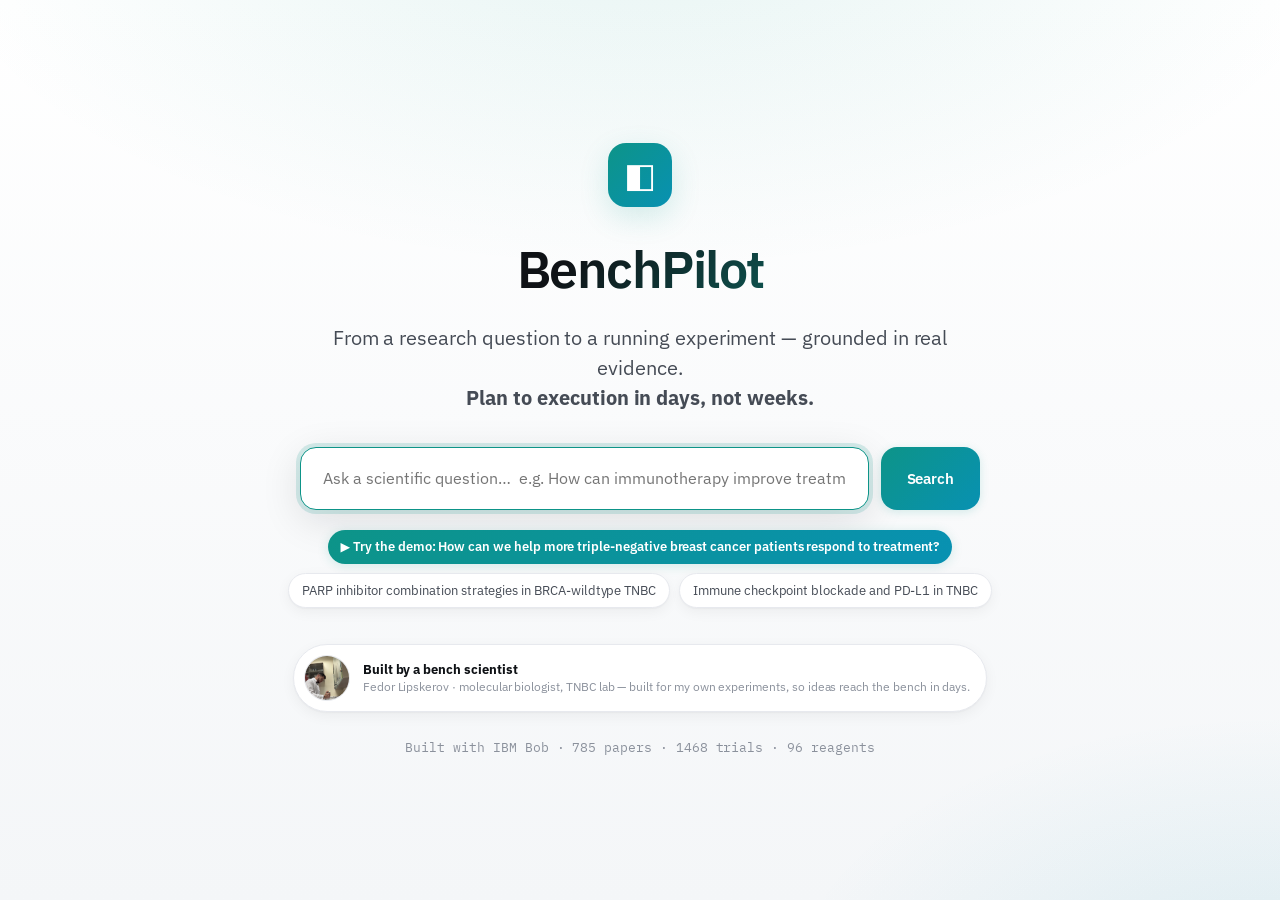
==== commit 5ecee67e: "BenchPilot: founder photo on landing + bench-execution montage (PD-L1 WB & IF) Co-Authored-By: Claud" ====
--- a/benchpilot/index.html
+++ b/benchpilot/index.html
@@ -7,7 +7,7 @@
 <link rel="preconnect" href="https://fonts.googleapis.com">
 <link rel="preconnect" href="https://fonts.gstatic.com" crossorigin>
 <link href="https://fonts.googleapis.com/css2?family=IBM+Plex+Mono:wght@400;500&family=IBM+Plex+Sans:wght@300;400;500;600&display=swap" rel="stylesheet">
-<link rel="stylesheet" href="styles.css?v=8fb16094" />
+<link rel="stylesheet" href="styles.css?v=146c65ae" />
 </head>
 <body>
 <!-- Landing / search hero -->
@@ -15,12 +15,16 @@
   <div class="landing-inner">
     <div class="landing-logo">◧</div>
     <h1 class="landing-name">BenchPilot</h1>
-    <p class="landing-vp">From a research question to running experiments — in minutes, grounded in real evidence.</p>
+    <p class="landing-vp">From a research question to a running experiment — grounded in real evidence.<br><b>Plan to execution in days, not weeks.</b></p>
     <div class="landing-search">
       <input id="landingQ" type="text" placeholder="Ask a scientific question…  e.g. How can immunotherapy improve treatment response in TNBC?" autocomplete="off" />
       <button id="landingBtn" class="primary">Search</button>
     </div>
     <div class="landing-examples" id="landingExamples"></div>
+    <div class="landing-founder">
+      <img src="uploads/fedor_bench.jpg" alt="Fedor Lipskerov at the bench" />
+      <div class="lf-text"><b>Built by a bench scientist</b><span>Fedor Lipskerov · molecular biologist, TNBC lab — built for my own experiments, so ideas reach the bench in days.</span></div>
+    </div>
     <div class="landing-foot" id="landingFoot">Built with IBM Bob</div>
   </div>
 </section>
@@ -179,7 +183,7 @@
 <!-- add-item modal -->
 <div id="modal" class="modal"><div class="modal-card" id="modalCard"></div></div>
 
-<script src="static-backend.js?v=8fb16094"></script>
-<script src="app.js?v=8fb16094"></script>
+<script src="static-backend.js?v=146c65ae"></script>
+<script src="app.js?v=146c65ae"></script>
 </body>
 </html>
--- a/benchpilot/styles.css
+++ b/benchpilot/styles.css
@@ -357,8 +357,11 @@
 
 /* task drawer detail */
 .dsec{font-size:11px;text-transform:uppercase;letter-spacing:.8px;color:var(--muted);font-weight:600;margin:18px 0 8px;display:flex;align-items:center;gap:8px}
-.tphotos{display:flex;flex-wrap:wrap;gap:10px}
-.tphoto-img{width:150px;height:110px;object-fit:cover;border:1px solid var(--line);border-radius:9px;background:#04060a}
+.tphotos{display:flex;flex-wrap:wrap;gap:12px}
+.tphoto-fig{margin:0;width:150px}
+.tphoto-fig figcaption{font-size:10.5px;color:var(--muted);margin-top:5px;line-height:1.3}
+.tphoto-img{width:150px;height:118px;object-fit:cover;border:1px solid var(--line);border-radius:9px;background:#04060a;display:block;transition:transform .15s}
+.tphoto-fig a:hover .tphoto-img{transform:scale(1.02)}
 .tphoto{font-size:10.5px;color:var(--accent-ink);background:var(--accent-soft);padding:1px 6px;border-radius:99px}
 .upl{display:inline-block;margin-top:12px;padding:9px 14px;border:1px dashed var(--accent);color:var(--accent-ink);border-radius:9px;cursor:pointer;font-size:13px;font-weight:500}
 .upl:hover{background:var(--accent-soft)}
@@ -389,6 +392,12 @@
 .landing-search button.primary{height:auto;padding:0 26px;border-radius:16px;font-size:15px}
 .landing-examples{display:flex;flex-wrap:wrap;gap:9px;justify-content:center;margin-bottom:30px}
 .landing-examples .ex{background:#fff}
+.landing-founder{display:inline-flex;align-items:center;gap:13px;margin:6px auto 26px;padding:10px 16px 10px 10px;
+  border:1px solid var(--line);border-radius:999px;background:var(--panel);box-shadow:var(--shadow);text-align:left;max-width:100%}
+.landing-founder img{width:46px;height:46px;border-radius:50%;object-fit:cover;object-position:50% 30%;border:1px solid var(--line);flex:none}
+.landing-founder .lf-text{display:flex;flex-direction:column;line-height:1.35}
+.landing-founder .lf-text b{font-size:13px;color:var(--ink)}
+.landing-founder .lf-text span{font-size:11.5px;color:var(--muted)}
 .landing-foot{font-size:12.5px;color:var(--muted);font-family:"IBM Plex Mono",monospace}
 .brand{cursor:pointer}
 @media (max-width:640px){.landing-name{font-size:40px}.landing-vp{font-size:17px}.landing-search{flex-direction:column}}
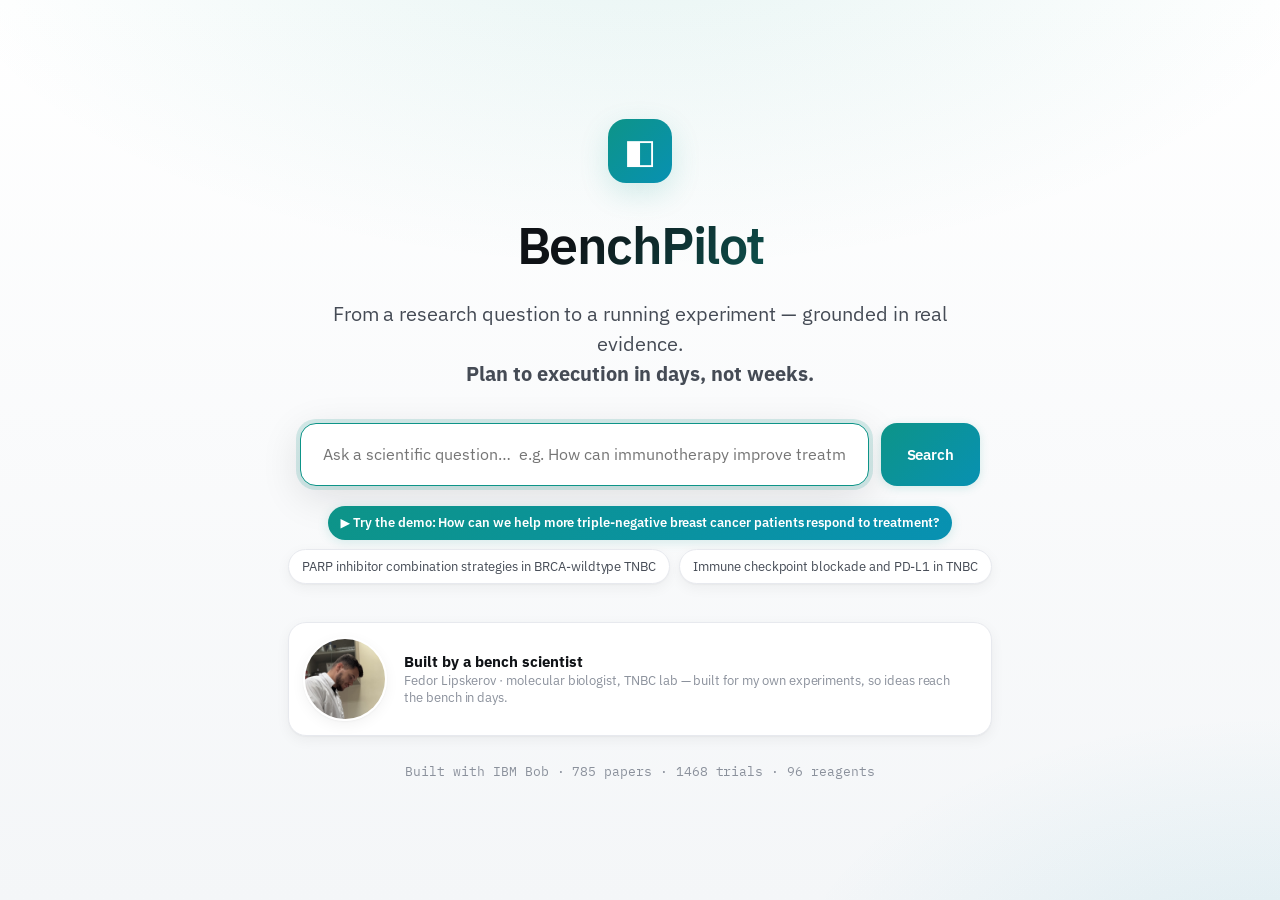
==== commit 41138fc4: "BenchPilot: bigger hi-res founder avatar + larger execution montage photos Co-Authored-By: Claude Op" ====
--- a/benchpilot/index.html
+++ b/benchpilot/index.html
@@ -7,7 +7,7 @@
 <link rel="preconnect" href="https://fonts.googleapis.com">
 <link rel="preconnect" href="https://fonts.gstatic.com" crossorigin>
 <link href="https://fonts.googleapis.com/css2?family=IBM+Plex+Mono:wght@400;500&family=IBM+Plex+Sans:wght@300;400;500;600&display=swap" rel="stylesheet">
-<link rel="stylesheet" href="styles.css?v=146c65ae" />
+<link rel="stylesheet" href="styles.css?v=7b09f834" />
 </head>
 <body>
 <!-- Landing / search hero -->
@@ -22,7 +22,7 @@
     </div>
     <div class="landing-examples" id="landingExamples"></div>
     <div class="landing-founder">
-      <img src="uploads/fedor_bench.jpg" alt="Fedor Lipskerov at the bench" />
+      <img src="uploads/fedor_avatar.jpg" alt="Fedor Lipskerov at the bench" />
       <div class="lf-text"><b>Built by a bench scientist</b><span>Fedor Lipskerov · molecular biologist, TNBC lab — built for my own experiments, so ideas reach the bench in days.</span></div>
     </div>
     <div class="landing-foot" id="landingFoot">Built with IBM Bob</div>
@@ -183,7 +183,7 @@
 <!-- add-item modal -->
 <div id="modal" class="modal"><div class="modal-card" id="modalCard"></div></div>
 
-<script src="static-backend.js?v=146c65ae"></script>
-<script src="app.js?v=146c65ae"></script>
+<script src="static-backend.js?v=7b09f834"></script>
+<script src="app.js?v=7b09f834"></script>
 </body>
 </html>
--- a/benchpilot/styles.css
+++ b/benchpilot/styles.css
@@ -357,10 +357,10 @@
 
 /* task drawer detail */
 .dsec{font-size:11px;text-transform:uppercase;letter-spacing:.8px;color:var(--muted);font-weight:600;margin:18px 0 8px;display:flex;align-items:center;gap:8px}
-.tphotos{display:flex;flex-wrap:wrap;gap:12px}
-.tphoto-fig{margin:0;width:150px}
-.tphoto-fig figcaption{font-size:10.5px;color:var(--muted);margin-top:5px;line-height:1.3}
-.tphoto-img{width:150px;height:118px;object-fit:cover;border:1px solid var(--line);border-radius:9px;background:#04060a;display:block;transition:transform .15s}
+.tphotos{display:flex;flex-wrap:wrap;gap:14px}
+.tphoto-fig{margin:0;width:215px;max-width:100%}
+.tphoto-fig figcaption{font-size:11.5px;color:var(--muted);margin-top:6px;line-height:1.3}
+.tphoto-img{width:215px;max-width:100%;height:165px;object-fit:cover;border:1px solid var(--line);border-radius:10px;background:#04060a;display:block;transition:transform .15s}
 .tphoto-fig a:hover .tphoto-img{transform:scale(1.02)}
 .tphoto{font-size:10.5px;color:var(--accent-ink);background:var(--accent-soft);padding:1px 6px;border-radius:99px}
 .upl{display:inline-block;margin-top:12px;padding:9px 14px;border:1px dashed var(--accent);color:var(--accent-ink);border-radius:9px;cursor:pointer;font-size:13px;font-weight:500}
@@ -392,12 +392,12 @@
 .landing-search button.primary{height:auto;padding:0 26px;border-radius:16px;font-size:15px}
 .landing-examples{display:flex;flex-wrap:wrap;gap:9px;justify-content:center;margin-bottom:30px}
 .landing-examples .ex{background:#fff}
-.landing-founder{display:inline-flex;align-items:center;gap:13px;margin:6px auto 26px;padding:10px 16px 10px 10px;
-  border:1px solid var(--line);border-radius:999px;background:var(--panel);box-shadow:var(--shadow);text-align:left;max-width:100%}
-.landing-founder img{width:46px;height:46px;border-radius:50%;object-fit:cover;object-position:50% 30%;border:1px solid var(--line);flex:none}
-.landing-founder .lf-text{display:flex;flex-direction:column;line-height:1.35}
-.landing-founder .lf-text b{font-size:13px;color:var(--ink)}
-.landing-founder .lf-text span{font-size:11.5px;color:var(--muted)}
+.landing-founder{display:inline-flex;align-items:center;gap:17px;margin:8px auto 26px;padding:14px 22px 14px 14px;
+  border:1px solid var(--line);border-radius:18px;background:var(--panel);box-shadow:var(--shadow);text-align:left;max-width:100%}
+.landing-founder img{width:84px;height:84px;border-radius:50%;object-fit:cover;object-position:50% 45%;border:2px solid #fff;box-shadow:var(--shadow);flex:none}
+.landing-founder .lf-text{display:flex;flex-direction:column;line-height:1.4}
+.landing-founder .lf-text b{font-size:15px;color:var(--ink)}
+.landing-founder .lf-text span{font-size:12.5px;color:var(--muted)}
 .landing-foot{font-size:12.5px;color:var(--muted);font-family:"IBM Plex Mono",monospace}
 .brand{cursor:pointer}
 @media (max-width:640px){.landing-name{font-size:40px}.landing-vp{font-size:17px}.landing-search{flex-direction:column}}
